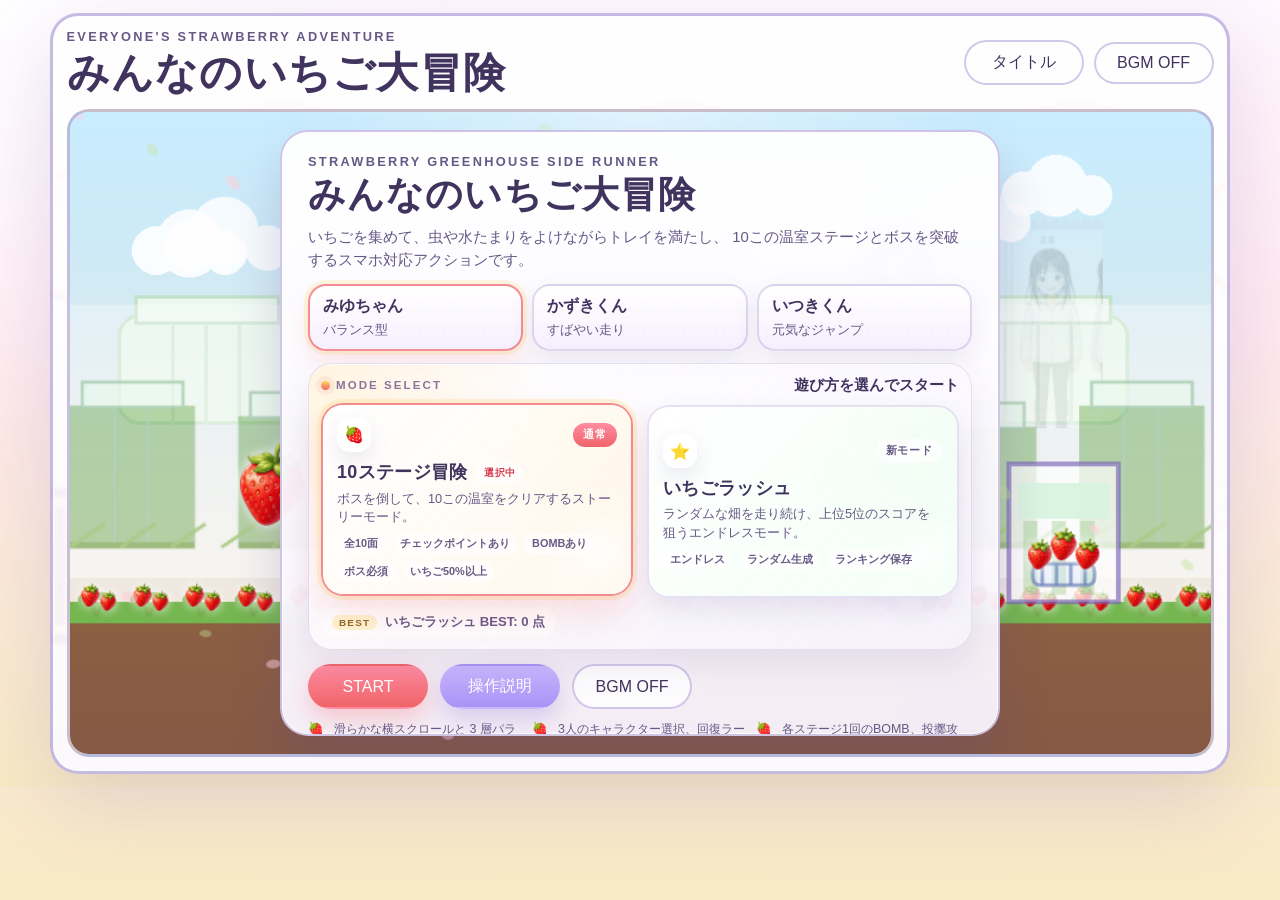
==== index.html @ 0495bc1a "debug" ====
<!doctype html>
<html lang="ja">
  <head>
    <meta charset="utf-8">
    <meta name="viewport" content="width=device-width, initial-scale=1.0, viewport-fit=cover, user-scalable=no">
    <meta name="miyu-game-package" content="miyu-strawberry-adventure-cf-v1">
    <title>みんなのいちご大冒険</title>
    <meta name="description" content="みんなでいちご園を駆け抜けるスマホ対応2D横スクロールアクションゲーム。">
    <meta name="theme-color" content="#f7ecff">
    <meta name="apple-mobile-web-app-capable" content="yes">
    <meta name="apple-mobile-web-app-title" content="いちご大冒険">
    <meta name="apple-mobile-web-app-status-bar-style" content="black-translucent">
    <link rel="manifest" href="manifest.webmanifest">
    <link rel="icon" href="assets/icons/icon.svg" type="image/svg+xml">
    <link rel="apple-touch-icon" href="assets/icons/icon-192.png">
    <link rel="stylesheet" href="style.css?v=20260514-stage10-v1">
  </head>
  <body>
    <div class="orientation-notice" aria-hidden="true">
      <div>
        <strong>横向きで遊んでください</strong>
        <span>スマホを横向きにすると、操作ボタンとゲーム画面が見やすくなります。</span>
      </div>
    </div>
    <main class="page-shell">
      <div class="game-shell">
        <header class="frame-header">
          <div class="brand-block">
            <p class="eyebrow">Everyone's Strawberry Adventure</p>
            <h1>みんなのいちご大冒険</h1>
          </div>
          <div class="header-actions">
            <button id="hudTitleButton" class="ghost-button" type="button">タイトル</button>
            <button id="hudBgmToggle" class="ghost-button" type="button" aria-pressed="false">BGM OFF</button>
          </div>
        </header>

        <section class="game-frame">
          <canvas id="gameCanvas" width="960" height="540" aria-label="ゲーム画面"></canvas>
          <div class="frame-glow" aria-hidden="true"></div>

          <div id="hud" class="hud">
            <div class="hud-card hud-hp"><span class="hud-label">HP</span><strong id="hudHp">♥♥♥</strong></div>
            <div class="hud-card"><span class="hud-label">SCORE</span><strong id="hudScore">0</strong></div>
            <div class="hud-card hud-best"><span class="hud-label">BEST</span><strong id="hudBest">0</strong></div>
            <div class="hud-card"><span class="hud-label">COMBO</span><strong id="hudCombo">x1</strong></div>
            <div class="hud-card"><span class="hud-label">🍓</span><strong id="hudBerry">0 / 0</strong></div>
            <div class="hud-card hud-bomb"><span class="hud-label">💣</span><strong id="hudBomb">READY</strong></div>
            <div class="hud-card hud-bgm-card"><span class="hud-label">BGM</span><strong id="hudBgm">OFF</strong></div>
          </div>

          <div id="sceneOverlay" class="scene-overlay">
            <section id="titleScreen" class="panel title-panel">
              <p class="eyebrow">Strawberry Greenhouse Side Runner</p>
              <h2>みんなのいちご大冒険</h2>
              <p class="lead">
                いちごを集めて、虫や水たまりをよけながらトレイを満たし、
                10この温室ステージとボスを突破するスマホ対応アクションです。
              </p>
              <div class="character-select" aria-label="キャラクター選択">
                <button class="character-card selected" type="button" data-character="miyu" aria-pressed="true">
                  <span>みゆちゃん</span>
                  <small>バランス型</small>
                </button>
                <button class="character-card" type="button" data-character="kazuki" aria-pressed="false">
                  <span>かずきくん</span>
                  <small>すばやい走り</small>
                </button>
                <button class="character-card" type="button" data-character="itsuki" aria-pressed="false">
                  <span>いつきくん</span>
                  <small>元気なジャンプ</small>
                </button>
              </div>
              <div class="mode-section">
                <div class="mode-section-header">
                  <span class="mode-kicker">MODE SELECT</span>
                  <strong>遊び方を選んでスタート</strong>
                </div>
                <div class="mode-select" aria-label="モード選択">
                  <button class="mode-card mode-card-campaign selected" type="button" data-mode="campaign" aria-pressed="true">
                    <span class="mode-card-top">
                      <span class="mode-icon">🍓</span>
                      <span class="mode-badge">通常</span>
                    </span>
                    <span class="mode-title">10ステージ冒険</span>
                    <small class="mode-desc">ボスを倒して、10この温室をクリアするストーリーモード。</small>
                    <span class="mode-meta">
                      <span>全10面</span>
                      <span>チェックポイントあり</span>
                      <span>BOMBあり</span>
                      <span>ボス必須</span>
                      <span>いちご50%以上</span>
                    </span>
                  </button>
                  <button class="mode-card mode-card-rush" type="button" data-mode="scoreAttack" aria-pressed="false">
                    <span class="mode-card-top">
                      <span class="mode-icon">⭐</span>
                      <span class="mode-badge">新モード</span>
                    </span>
                    <span class="mode-title">いちごラッシュ</span>
                    <small class="mode-desc">ランダムな畑を走り続け、上位5位のスコアを狙うエンドレスモード。</small>
                    <span class="mode-meta">
                      <span>エンドレス</span>
                      <span>ランダム生成</span>
                      <span>ランキング保存</span>
                    </span>
                  </button>
                </div>
                <p id="scoreAttackBestLine" class="mode-note">いちごラッシュ BEST: 0 点</p>
              </div>
              <div class="button-row">
                <button id="startButton" class="primary-button" type="button">START</button>
                <button id="howToButton" class="secondary-button" type="button">操作説明</button>
                <button id="titleBgmToggle" class="ghost-button" type="button" aria-pressed="false">BGM ON</button>
              </div>
              <ul class="feature-list">
                <li>滑らかな横スクロールと 3 層パララックス</li>
                <li>3人のキャラクター選択、回復ラーメン、無敵スター</li>
                <li>各ステージ1回のBOMB、投擲攻撃、踏みつけ</li>
                <li>全10ステージのボス、新しい敵、後半ギミック</li>
              </ul>
            </section>

            <section id="howToScreen" class="panel howto-panel hidden">
              <div class="panel-header">
                <p class="eyebrow">How To Play</p>
                <button id="closeHowToButton" class="ghost-button small-button" type="button">閉じる</button>
              </div>
              <h2>操作説明</h2>
              <div class="info-grid">
                <div>
                  <h3>移動</h3>
                  <p>画面左下の ← / →</p>
                </div>
                <div>
                  <h3>ジャンプ</h3>
                  <p>右下の JUMP</p>
                </div>
                <div>
                  <h3>ダッシュ</h3>
                  <p>右下の DASH</p>
                </div>
                <div>
                  <h3>アクション採取</h3>
                  <p>右下の ACTION</p>
                </div>
                <div>
                  <h3>ストロベリーショット</h3>
                  <p>右下の SHOT。通常時は手持ちいちごを1個使います</p>
                </div>
                <div>
                  <h3>BOMB</h3>
                  <p>右下の BOMB / キーボード B</p>
                </div>
                <div>
                  <h3>BGM ON / OFF</h3>
                  <p>上部ボタン または BGM</p>
                </div>
                <div>
                  <h3>一時停止 / リスタート</h3>
                  <p>右上の PAUSE / RETRY</p>
                </div>
                <div>
                  <h3>タイトルへ戻る</h3>
                  <p>TITLE ボタン</p>
                </div>
              </div>
              <p class="lead compact">
                ふつうのいちごは触れるだけで獲得できます。茂みにあるいちごは近くでアクションを押すと採取できます。
                通常ステージは、そのステージのいちごを50%以上集め、ボスを倒すとクリアできます。
                通常時のストロベリーショットは手持ちいちごを1個使いますが、クリア条件は投げる前の収穫数で判定します。
                BOMBは各ステージ1回だけ使えます。発動中は3人チームになり、ゆっくり落ちながら飛行、無敵、速度アップ、爆発ショット、BGMスピードアップが有効です。BOMB中にスターを取ると残り時間が10秒増えます。
                BOMB中は手持ちいちごがなくても投げ放題です。いちごラッシュでは、BOMB発動時に追加のいちごが大量に出現します。
              </p>
            </section>

            <section id="messageScreen" class="panel message-panel hidden">
              <p id="messageEyebrow" class="eyebrow">Stage Message</p>
              <h2 id="messageTitle">CLEAR!</h2>
              <p id="messageBody" class="lead compact"></p>
            </section>

            <section id="resultScreen" class="panel result-panel hidden">
              <p id="resultEyebrow" class="eyebrow">RESULT</p>
              <h2 id="resultTitle">ステージクリア</h2>
              <div class="result-grid">
                <div class="result-card"><span>獲得スコア</span><strong id="resultScore">0</strong></div>
                <div class="result-card"><span>ベストスコア</span><strong id="resultBest">0</strong></div>
                <div class="result-card"><span>いちご数</span><strong id="resultBerry">0 / 0</strong></div>
                <div class="result-card"><span>最大コンボ</span><strong id="resultCombo">x1</strong></div>
                <div class="result-card"><span>残り HP</span><strong id="resultHp">0</strong></div>
                <div class="result-card"><span>クリアタイム</span><strong id="resultTime">0.0 秒</strong></div>
              </div>
              <img id="endingIllustration" class="ending-illustration hidden" src="assets/images/ending_three_siblings_v1.png" alt="3兄弟のクリアイラスト">
              <p id="resultSummary" class="lead compact"></p>
              <ol id="scoreAttackRanking" class="ranking-list hidden" aria-label="いちごラッシュランキング"></ol>
              <div class="button-row">
                <button id="retryButton" class="primary-button" type="button">RETRY</button>
                <button id="backToTitleButton" class="secondary-button" type="button">TITLE</button>
              </div>
            </section>
          </div>

          <div id="pauseBadge" class="pause-badge hidden">PAUSE</div>
          <div id="touchControls" class="touch-controls" aria-label="スマホ操作">
            <div class="touch-cluster touch-left">
              <button class="touch-button touch-move" type="button" data-touch-action="left" aria-label="左へ移動">←</button>
              <button class="touch-button touch-move" type="button" data-touch-action="right" aria-label="右へ移動">→</button>
            </div>
            <div class="touch-cluster touch-right">
              <button class="touch-button touch-small" type="button" data-touch-action="dash" aria-label="ダッシュ">DASH</button>
              <button class="touch-button touch-jump" type="button" data-touch-action="jump" aria-label="ジャンプ">JUMP</button>
              <button class="touch-button touch-small" type="button" data-touch-action="action" aria-label="アクション採取">ACTION</button>
              <button class="touch-button touch-small shot" type="button" data-touch-action="attack" aria-label="いちごを投げる">SHOT</button>
              <button class="touch-button touch-small bomb" type="button" data-touch-action="bomb" aria-label="ボムを使う">BOMB</button>
            </div>
            <div class="touch-cluster touch-system">
              <button class="touch-button touch-mini" type="button" data-touch-action="pause" aria-label="一時停止">PAUSE</button>
              <button class="touch-button touch-mini" type="button" data-touch-action="restart" aria-label="リトライ">RETRY</button>
              <button class="touch-button touch-mini" type="button" data-touch-action="back" aria-label="タイトルへ戻る">TITLE</button>
            </div>
          </div>
        </section>

        <footer class="footer-strip">
          <span>Touch Move</span>
          <span>Jump</span>
          <span>Dash</span>
          <span>Action</span>
          <span>Berry Shot</span>
          <span>Bomb</span>
          <span>Pause</span>
          <span>Title</span>
        </footer>
      </div>
    </main>

  <script src="game.js?v=20260514-stage10-v1"></script>
  </body>
</html>
---- style.css ----
:root {
  --bg-top: #f7ecff;
  --bg-bottom: #ffeecf;
  --panel-white: rgba(255, 255, 255, 0.86);
  --panel-strong: rgba(255, 255, 255, 0.96);
  --line: #7f69c1;
  --line-strong: #5a4698;
  --berry: #f06468;
  --berry-deep: #d53a50;
  --leaf: #78aa48;
  --text-main: #40345f;
  --text-soft: #675986;
  --shadow: rgba(82, 56, 123, 0.2);
  --glow: rgba(255, 255, 255, 0.55);
}

* {
  box-sizing: border-box;
}

html,
body {
  margin: 0;
  min-height: 100%;
  font-family: "M PLUS Rounded 1c", "Yu Gothic UI", "Hiragino Kaku Gothic ProN", "Meiryo", sans-serif;
  color: var(--text-main);
  background:
    radial-gradient(circle at top left, rgba(255, 255, 255, 0.9), transparent 30%),
    linear-gradient(180deg, #fff8ff 0%, #ffe9ef 42%, #f8eac4 100%);
  overscroll-behavior: none;
  -webkit-tap-highlight-color: transparent;
}

body {
  display: grid;
  align-items: start;
  justify-items: center;
  padding: clamp(8px, 1.4dvh, 18px);
}

button {
  font: inherit;
  cursor: pointer;
  touch-action: manipulation;
  user-select: none;
}

.page-shell {
  width: min(1180px, calc(100vw - 24px), calc((100dvh - 156px) * 16 / 9));
}

.game-shell {
  position: relative;
  padding: clamp(10px, 1.5dvh, 18px);
  border: 3px solid rgba(127, 105, 193, 0.45);
  border-radius: 28px;
  background:
    linear-gradient(180deg, rgba(255, 255, 255, 0.85), rgba(255, 255, 255, 0.72)),
    url("assets/generated/ui_panel.png") center / cover no-repeat;
  box-shadow:
    0 26px 80px rgba(118, 85, 171, 0.18),
    inset 0 0 0 1px rgba(255, 255, 255, 0.7);
  backdrop-filter: blur(10px);
}

.frame-header,
.footer-strip {
  display: flex;
  align-items: center;
  justify-content: space-between;
  gap: 16px;
}

.header-actions {
  display: flex;
  align-items: center;
  justify-content: flex-end;
  flex-wrap: wrap;
  gap: 10px;
}

.brand-block h1,
.panel h2 {
  margin: 0;
  font-size: clamp(1.8rem, 4.7dvh, 3rem);
  line-height: 1.1;
  letter-spacing: 0.03em;
}

.eyebrow {
  margin: 0 0 6px;
  color: var(--text-soft);
  font-size: 0.8rem;
  font-weight: 700;
  letter-spacing: 0.18em;
  text-transform: uppercase;
}

.lead {
  margin: 14px 0 0;
  color: var(--text-soft);
  font-size: 1rem;
  line-height: 1.7;
}

.lead.compact {
  line-height: 1.55;
}

.game-frame {
  position: relative;
  margin-top: clamp(8px, 1.4dvh, 16px);
  overflow: hidden;
  border-radius: 22px;
  border: 3px solid rgba(111, 89, 163, 0.36);
  background:
    linear-gradient(180deg, rgba(255, 255, 255, 0.14), rgba(255, 255, 255, 0.04)),
    linear-gradient(180deg, #d8efff 0%, #f9fbff 34%, #fdf4dc 100%);
  box-shadow: inset 0 0 40px rgba(255, 255, 255, 0.2);
}

.game-shell.bomb-active .game-frame {
  border-color: rgba(255, 229, 84, 0.98);
  animation: bombFrameSparkle 0.78s linear infinite;
  box-shadow:
    0 0 0 4px rgba(255, 240, 130, 0.42),
    0 0 26px rgba(255, 79, 136, 0.72),
    0 0 54px rgba(255, 223, 72, 0.6),
    inset 0 0 42px rgba(255, 246, 156, 0.42);
}

#gameCanvas {
  position: relative;
  z-index: 1;
  display: block;
  width: 100%;
  height: auto;
  aspect-ratio: 16 / 9;
  image-rendering: auto;
  touch-action: none;
}

.frame-glow {
  position: absolute;
  inset: 0;
  z-index: 2;
  background:
    linear-gradient(180deg, rgba(255, 255, 255, 0.12), transparent 20%, transparent 80%, rgba(57, 34, 97, 0.08)),
    radial-gradient(circle at top center, rgba(255, 255, 255, 0.44), transparent 40%);
  pointer-events: none;
}

.game-shell.bomb-active .frame-glow {
  background:
    radial-gradient(circle at 18% 18%, rgba(255, 255, 255, 0.94), transparent 10%),
    radial-gradient(circle at 82% 22%, rgba(255, 229, 84, 0.92), transparent 9%),
    radial-gradient(circle at 74% 82%, rgba(255, 88, 137, 0.72), transparent 12%),
    radial-gradient(circle at 28% 78%, rgba(255, 255, 255, 0.84), transparent 9%),
    linear-gradient(180deg, rgba(255, 244, 114, 0.2), transparent 28%, transparent 68%, rgba(255, 91, 138, 0.18));
  animation: bombGlowSweep 1.1s ease-in-out infinite alternate;
}

.game-shell.boss-zone .frame-glow {
  box-shadow:
    inset 0 0 60px 12px rgba(220, 50, 80, 0.25),
    inset 0 0 20px 4px rgba(255, 100, 130, 0.18);
  animation: bossFramePulse 1.4s ease-in-out infinite alternate;
}

@keyframes bossFramePulse {
  from {
    box-shadow:
      inset 0 0 50px 8px rgba(220, 50, 80, 0.18),
      inset 0 0 16px 3px rgba(255, 100, 130, 0.12);
  }
  to {
    box-shadow:
      inset 0 0 80px 20px rgba(230, 60, 90, 0.38),
      inset 0 0 30px 8px rgba(255, 140, 160, 0.28);
  }
}

.hud {
  position: absolute;
  z-index: 4;
  top: 14px;
  left: 14px;
  right: 14px;
  display: grid;
  grid-template-columns: repeat(7, minmax(0, 1fr));
  gap: 10px;
  pointer-events: none;
  user-select: none;
  -webkit-user-select: none;
}

.game-shell.canvas-pop-active #gameCanvas {
  z-index: 40;
}

.game-shell.canvas-pop-active .hud {
  z-index: 3;
}

.hud-card {
  display: flex;
  flex-direction: column;
  gap: 1px;
  padding: 6px 8px;
  border-radius: 12px;
  border: 2px solid rgba(127, 105, 193, 0.35);
  background:
    linear-gradient(180deg, rgba(255, 255, 255, 0.92), rgba(247, 241, 255, 0.88)),
    url("assets/generated/ui_panel.png") center / cover no-repeat;
  box-shadow: 0 6px 16px rgba(96, 73, 141, 0.14);
}

.game-shell.combo-boost .hud-card {
  box-shadow:
    0 10px 22px rgba(96, 73, 141, 0.14),
    0 0 0 2px rgba(255, 204, 92, 0.18),
    0 0 18px rgba(255, 140, 161, 0.22);
}

.hud-card strong {
  font-size: clamp(0.82rem, 1.3vw, 1.04rem);
  white-space: nowrap;
  overflow: hidden;
  text-overflow: ellipsis;
}

.hud-label {
  font-size: 0.64rem;
  letter-spacing: 0.08em;
  color: var(--text-soft);
}

.hud-bomb strong {
  color: #d54c60;
}

/* HP ハート表示 */
.hud-hp strong {
  font-size: clamp(0.88rem, 1.5vw, 1.1rem);
  color: #e04060;
  letter-spacing: 0.04em;
}

/* ゲーム中はBESTとBGMカードを隠す */
.game-shell.scene-playing .hud-best {
  display: none;
}

.game-shell.scene-playing .hud-bgm-card {
  display: none;
}

.game-shell.scene-playing .hud {
  grid-template-columns: repeat(5, minmax(0, 1fr));
}

.scene-overlay {
  position: absolute;
  inset: 0;
  z-index: 5;
  display: grid;
  place-items: center;
  padding: 76px 22px 18px;
  overflow: hidden auto;
  overscroll-behavior: contain;
  pointer-events: none;
}

.game-shell.scene-title .scene-overlay,
.game-shell.scene-howTo .scene-overlay {
  padding: 18px 22px;
}

.game-shell.scene-result .scene-overlay {
  align-items: start;
  padding: 68px 22px 14px;
}

.panel {
  width: min(100%, 760px);
  max-height: 100%;
  overflow: auto;
  padding: 24px 26px;
  border-radius: 28px;
  border: 2px solid rgba(124, 101, 184, 0.35);
  background:
    linear-gradient(180deg, var(--panel-strong), rgba(250, 245, 255, 0.94)),
    linear-gradient(90deg, rgba(255, 255, 255, 0.25), rgba(255, 255, 255, 0));
  box-shadow:
    0 28px 48px rgba(93, 67, 143, 0.22),
    inset 0 0 0 1px rgba(255, 255, 255, 0.88);
  pointer-events: auto;
  scrollbar-width: thin;
  scrollbar-color: rgba(127, 105, 193, 0.45) rgba(255, 255, 255, 0.35);
}

.title-panel {
  width: min(100%, 720px);
  padding: 22px 26px;
  animation: floatPanel 4.6s ease-in-out infinite;
}

.title-panel h2 {
  font-size: clamp(1.9rem, 4.1dvh, 2.65rem);
}

.title-panel .lead {
  margin-top: 10px;
  font-size: 0.93rem;
  line-height: 1.55;
}

.button-row {
  display: flex;
  flex-wrap: wrap;
  gap: 12px;
  margin-top: 14px;
}

.character-select {
  display: grid;
  grid-template-columns: repeat(3, minmax(0, 1fr));
  gap: 9px;
  margin-top: 12px;
}

.character-card {
  min-height: 58px;
  padding: 10px 13px;
  border: 2px solid rgba(127, 105, 193, 0.24);
  border-radius: 18px;
  background:
    linear-gradient(180deg, rgba(255, 255, 255, 0.92), rgba(246, 241, 255, 0.82)),
    url("assets/generated/ui_panel.png") center / cover no-repeat;
  color: var(--text-main);
  text-align: left;
  box-shadow: 0 10px 24px rgba(96, 73, 141, 0.1);
}

.character-card span,
.character-card small {
  display: block;
}

.character-card span {
  font-weight: 800;
  font-size: 1rem;
}

.character-card small {
  margin-top: 4px;
  color: var(--text-soft);
}

.character-card.selected {
  border-color: rgba(240, 100, 104, 0.72);
  box-shadow:
    0 12px 26px rgba(240, 100, 104, 0.14),
    0 0 0 4px rgba(255, 207, 91, 0.18);
}

.mode-section {
  position: relative;
  margin-top: 12px;
  padding: 12px;
  border-radius: 24px;
  border: 1px solid rgba(127, 105, 193, 0.18);
  background:
    radial-gradient(circle at top left, rgba(255, 231, 180, 0.42), transparent 34%),
    linear-gradient(135deg, rgba(255, 255, 255, 0.78), rgba(248, 244, 255, 0.58));
  box-shadow:
    inset 0 1px 0 rgba(255, 255, 255, 0.9),
    0 14px 34px rgba(91, 72, 139, 0.1);
}

.mode-section-header {
  display: flex;
  align-items: baseline;
  justify-content: space-between;
  gap: 12px;
  margin-bottom: 10px;
}

.mode-kicker {
  display: inline-flex;
  align-items: center;
  gap: 6px;
  color: #8c739d;
  font-size: 0.72rem;
  font-weight: 900;
  letter-spacing: 0.18em;
}

.mode-kicker::before {
  content: "";
  width: 9px;
  height: 9px;
  border-radius: 50%;
  background: linear-gradient(180deg, #ffd65c, var(--berry));
  box-shadow: 0 0 0 5px rgba(240, 100, 104, 0.1);
}

.mode-section-header strong {
  color: var(--text-main);
  font-size: 0.92rem;
}

.mode-select {
  display: grid;
  grid-template-columns: repeat(2, minmax(0, 1fr));
  gap: 14px;
}

.mode-card {
  position: relative;
  isolation: isolate;
  min-height: 116px;
  padding: 13px 14px 12px;
  overflow: hidden;
  border: 2px solid rgba(127, 105, 193, 0.2);
  border-radius: 22px;
  color: var(--text-main);
  text-align: left;
  background: rgba(255, 255, 255, 0.82);
  box-shadow:
    0 12px 26px rgba(79, 64, 120, 0.12),
    inset 0 1px 0 rgba(255, 255, 255, 0.88);
}

.mode-card::before {
  content: "";
  position: absolute;
  inset: 0;
  z-index: -2;
  opacity: 0.92;
}

.mode-card::after {
  content: "";
  position: absolute;
  right: -34px;
  bottom: -38px;
  z-index: -1;
  width: 112px;
  height: 112px;
  border-radius: 42px;
  transform: rotate(18deg);
  background:
    radial-gradient(circle at 36% 34%, rgba(255, 255, 255, 0.72), transparent 28%),
    rgba(255, 255, 255, 0.26);
}

.mode-card-campaign::before {
  background:
    linear-gradient(135deg, rgba(255, 255, 255, 0.94), rgba(255, 245, 230, 0.84)),
    radial-gradient(circle at 86% 18%, rgba(255, 210, 108, 0.34), transparent 35%);
}

.mode-card-rush::before {
  background:
    linear-gradient(135deg, rgba(255, 255, 255, 0.94), rgba(239, 255, 243, 0.84)),
    radial-gradient(circle at 84% 18%, rgba(102, 202, 116, 0.28), transparent 36%);
}

.mode-card-top,
.mode-meta {
  display: flex;
  align-items: center;
  flex-wrap: wrap;
  gap: 8px;
}

.mode-card-top {
  justify-content: space-between;
  margin-bottom: 8px;
}

.mode-icon {
  display: grid;
  place-items: center;
  width: 34px;
  height: 34px;
  border-radius: 13px;
  background: rgba(255, 255, 255, 0.84);
  box-shadow: 0 8px 20px rgba(91, 72, 139, 0.12);
}

.mode-badge {
  padding: 5px 10px;
  border-radius: 999px;
  background: rgba(255, 255, 255, 0.76);
  color: var(--text-soft);
  font-size: 0.68rem;
  font-weight: 900;
  letter-spacing: 0.08em;
}

.mode-title {
  display: block;
  font-size: 1.12rem;
  font-weight: 900;
  letter-spacing: 0.02em;
}

.mode-desc {
  display: block;
  min-height: 34px;
  margin-top: 5px;
  color: var(--text-soft);
  font-size: 0.8rem;
  line-height: 1.42;
}

.mode-meta {
  margin-top: 8px;
}

.mode-meta span {
  padding: 3px 7px;
  border-radius: 999px;
  background: rgba(255, 255, 255, 0.7);
  color: #695b86;
  font-size: 0.68rem;
  font-weight: 800;
}

.mode-card.selected {
  transform: translateY(-2px);
  border-color: rgba(240, 100, 104, 0.74);
  box-shadow:
    0 18px 34px rgba(240, 100, 104, 0.18),
    0 0 0 4px rgba(255, 207, 91, 0.22),
    inset 0 0 0 1px rgba(255, 255, 255, 0.86);
}

.mode-card.selected .mode-badge {
  background: linear-gradient(180deg, #ff8ca1, #f06468);
  color: #fff;
}

.mode-card.selected .mode-title::after {
  content: " 選択中";
  display: inline-flex;
  margin-left: 8px;
  padding: 3px 8px;
  transform: translateY(-2px);
  border-radius: 999px;
  background: rgba(255, 255, 255, 0.78);
  color: var(--berry-deep);
  font-size: 0.64rem;
  font-weight: 900;
  letter-spacing: 0.08em;
}

.mode-note {
  display: inline-flex;
  align-items: center;
  gap: 8px;
  margin: 9px 0 0;
  padding: 6px 11px;
  border-radius: 999px;
  background: rgba(255, 255, 255, 0.68);
  color: var(--text-soft);
  font-size: 0.82rem;
  font-weight: 800;
}

.mode-note::before {
  content: "BEST";
  padding: 2px 7px;
  border-radius: 999px;
  background: rgba(255, 214, 92, 0.28);
  color: #8a6a27;
  font-size: 0.62rem;
  letter-spacing: 0.12em;
}

.primary-button,
.secondary-button,
.ghost-button {
  min-width: 120px;
  padding: 10px 17px;
  border-radius: 999px;
  border: 2px solid transparent;
  transition:
    transform 120ms ease,
    box-shadow 120ms ease,
    background-color 120ms ease,
    color 120ms ease;
}

.primary-button:hover,
.secondary-button:hover,
.ghost-button:hover {
  transform: translateY(-1px);
}

.primary-button {
  background: linear-gradient(180deg, #ff8ca1 0%, #f06468 100%);
  color: #fff;
  box-shadow: 0 10px 22px rgba(240, 100, 104, 0.28);
}

.secondary-button {
  background: linear-gradient(180deg, #cab8ff 0%, #aa92f5 100%);
  color: #fff;
  box-shadow: 0 10px 22px rgba(123, 96, 205, 0.24);
}

.ghost-button {
  background: rgba(255, 255, 255, 0.78);
  border-color: rgba(127, 105, 193, 0.36);
  color: var(--text-main);
}

.ghost-button.small-button {
  min-width: auto;
  padding-inline: 14px;
}

.feature-list {
  margin: 12px 0 0;
  padding: 0;
  list-style: none;
  display: grid;
  grid-template-columns: repeat(3, minmax(0, 1fr));
  gap: 8px;
  color: var(--text-soft);
  font-size: 0.78rem;
  line-height: 1.35;
}

.feature-list li::before {
  content: "🍓";
  margin-right: 10px;
}

.panel-header {
  display: flex;
  align-items: flex-start;
  justify-content: space-between;
  gap: 16px;
}

.info-grid,
.result-grid {
  display: grid;
  grid-template-columns: repeat(2, minmax(0, 1fr));
  gap: 10px;
  margin-top: 14px;
}

.info-grid div,
.result-card {
  padding: 12px 16px;
  border-radius: 18px;
  background: rgba(255, 255, 255, 0.72);
  border: 1px solid rgba(137, 114, 196, 0.2);
}

.info-grid h3 {
  margin: 0 0 6px;
  font-size: 0.96rem;
}

.info-grid p,
.result-card span {
  margin: 0;
  color: var(--text-soft);
}

.result-card strong {
  display: block;
  margin-top: 6px;
  font-size: 1.08rem;
}

.ending-illustration {
  display: block;
  width: min(100%, 560px);
  aspect-ratio: 16 / 9;
  object-fit: cover;
  margin: 14px auto 0;
  border-radius: 20px;
  border: 2px solid rgba(255, 214, 92, 0.72);
  box-shadow:
    0 18px 34px rgba(93, 67, 143, 0.2),
    0 0 0 5px rgba(255, 214, 92, 0.16);
}

.ranking-list {
  max-height: 92px;
  overflow: auto;
  margin: 12px 0 0;
  padding: 10px 16px 10px 34px;
  border-radius: 18px;
  border: 1px solid rgba(137, 114, 196, 0.2);
  background: rgba(255, 255, 255, 0.72);
  color: var(--text-soft);
}

.ranking-list li {
  margin: 4px 0;
  padding-left: 4px;
}

.ranking-list .current-rank {
  color: var(--berry-deep);
  font-weight: 800;
}

.message-panel {
  width: min(100%, 520px);
  text-align: center;
}

.pause-badge {
  position: absolute;
  top: 50%;
  left: 50%;
  transform: translate(-50%, -50%);
  padding: 14px 24px;
  border-radius: 999px;
  border: 2px solid rgba(255, 255, 255, 0.7);
  background: rgba(64, 52, 95, 0.74);
  color: #fff;
  font-size: 1.1rem;
  letter-spacing: 0.14em;
  box-shadow: 0 18px 40px rgba(20, 16, 32, 0.26);
}

.orientation-notice {
  display: none;
  position: fixed;
  inset: 0;
  z-index: 80;
  pointer-events: none;
  align-items: center;
  justify-content: center;
  padding: max(20px, env(safe-area-inset-top)) max(20px, env(safe-area-inset-right)) max(20px, env(safe-area-inset-bottom)) max(20px, env(safe-area-inset-left));
  background:
    radial-gradient(circle at 50% 18%, rgba(255, 255, 255, 0.96), rgba(255, 246, 252, 0.86) 38%, rgba(255, 232, 199, 0.94)),
    linear-gradient(180deg, #f8edff, #ffe9d0);
  color: var(--text-main);
  text-align: center;
}

.orientation-notice > div {
  width: min(84vw, 420px);
  padding: 28px 24px;
  border: 3px solid rgba(127, 105, 193, 0.32);
  border-radius: 28px;
  background: rgba(255, 255, 255, 0.9);
  box-shadow: 0 24px 70px rgba(89, 66, 135, 0.22);
}

.orientation-notice strong {
  display: block;
  margin-bottom: 10px;
  font-size: 1.6rem;
}

.orientation-notice span {
  display: block;
  color: var(--text-soft);
  line-height: 1.6;
}

.touch-controls {
  display: none;
  position: absolute;
  inset: 0;
  z-index: 45;
  pointer-events: none;
  touch-action: none;
}

.touch-cluster {
  position: absolute;
  display: flex;
  align-items: center;
  gap: clamp(10px, 2.4vmin, 18px);
  pointer-events: auto;
}

.touch-left {
  left: max(14px, env(safe-area-inset-left));
  bottom: max(14px, env(safe-area-inset-bottom));
}

.touch-right {
  right: max(14px, env(safe-area-inset-right));
  bottom: max(14px, env(safe-area-inset-bottom));
  display: grid;
  grid-template-columns: repeat(4, auto);
  grid-template-areas:
    "dash jump shot bomb"
    "action jump shot bomb";
}

.touch-system {
  right: max(14px, env(safe-area-inset-right));
  top: max(76px, env(safe-area-inset-top));
}

.touch-button {
  display: grid;
  place-items: center;
  min-width: 50px;
  min-height: 50px;
  border: 2px solid rgba(255, 255, 255, 0.62);
  border-radius: 999px;
  background:
    radial-gradient(circle at 35% 25%, rgba(255, 255, 255, 0.72), rgba(255, 255, 255, 0.28) 42%, rgba(126, 103, 194, 0.38)),
    rgba(74, 57, 120, 0.38);
  color: #fff;
  font-weight: 900;
  font-size: clamp(0.62rem, 1.45vmin, 0.84rem);
  letter-spacing: 0.08em;
  opacity: 0.82;
  text-shadow: 0 1px 6px rgba(45, 31, 77, 0.55);
  box-shadow:
    0 4px 14px rgba(43, 31, 72, 0.28),
    inset 0 0 0 1px rgba(127, 105, 193, 0.32);
  backdrop-filter: blur(6px);
  touch-action: none;
  transition: transform 0.08s ease, opacity 0.08s ease, box-shadow 0.08s ease;
}

.touch-button.is-held,
.touch-button:active {
  transform: scale(1.12);
  opacity: 1;
  background:
    radial-gradient(circle at 35% 25%, rgba(255, 255, 255, 0.96), rgba(255, 221, 143, 0.62) 42%, rgba(240, 100, 104, 0.68)),
    rgba(240, 100, 104, 0.52);
  box-shadow:
    0 4px 18px rgba(240, 80, 100, 0.38),
    0 0 28px rgba(255, 200, 100, 0.55),
    inset 0 0 0 2px rgba(255, 240, 180, 0.8);
  border-color: rgba(255, 240, 140, 0.95);
}

.touch-move {
  min-width: clamp(54px, 9.6vmin, 70px);
  min-height: clamp(54px, 9.6vmin, 70px);
  font-size: clamp(0.9rem, 2.2vmin, 1.15rem);
}

.touch-jump {
  grid-area: jump;
  min-width: clamp(66px, 12vmin, 88px);
  min-height: clamp(66px, 12vmin, 88px);
  font-size: clamp(1rem, 2.5vmin, 1.28rem);
  border-color: rgba(255, 232, 100, 0.95);
  background:
    radial-gradient(circle at 35% 25%, rgba(255, 255, 255, 0.82), rgba(255, 240, 140, 0.38) 42%, rgba(126, 103, 194, 0.48)),
    rgba(90, 70, 150, 0.44);
}

.touch-small {
  min-width: clamp(44px, 7.8vmin, 58px);
  min-height: clamp(36px, 6.4vmin, 48px);
}

.touch-small[data-touch-action="dash"] {
  grid-area: dash;
}

.touch-small[data-touch-action="action"] {
  grid-area: action;
}

.touch-small.shot {
  grid-area: shot;
  border-color: rgba(255, 171, 183, 0.9);
}

.touch-small.bomb {
  grid-area: bomb;
  border-color: rgba(255, 221, 82, 0.95);
  background:
    radial-gradient(circle at 35% 25%, rgba(255, 255, 255, 0.72), rgba(255, 221, 82, 0.34) 42%, rgba(240, 100, 104, 0.34)),
    rgba(120, 78, 30, 0.16);
}

.touch-mini {
  min-width: 46px;
  min-height: 30px;
  padding: 0 8px;
  font-size: 0.58rem;
  background: rgba(64, 52, 95, 0.18);
}

.footer-strip {
  margin-top: clamp(8px, 1.3dvh, 16px);
  justify-content: center;
  flex-wrap: wrap;
  color: var(--text-soft);
  font-size: 0.84rem;
  letter-spacing: 0.12em;
  text-transform: uppercase;
}

.footer-strip span {
  display: inline-flex;
  align-items: center;
  gap: 6px;
}

.footer-strip span::before {
  content: "";
  width: 8px;
  height: 8px;
  border-radius: 50%;
  background: linear-gradient(180deg, #ffd65c, var(--berry));
  box-shadow: 0 0 0 4px rgba(240, 100, 104, 0.1);
}

.hidden {
  display: none;
}

@keyframes floatPanel {
  0%,
  100% {
    transform: translateY(0);
  }
  50% {
    transform: translateY(-8px);
  }
}

@keyframes bombFrameSparkle {
  0% {
    filter: drop-shadow(0 0 8px rgba(255, 241, 133, 0.72));
  }
  50% {
    filter: drop-shadow(0 0 22px rgba(255, 86, 138, 0.9));
  }
  100% {
    filter: drop-shadow(0 0 12px rgba(255, 245, 170, 0.82));
  }
}

@keyframes bombGlowSweep {
  from {
    opacity: 0.68;
    transform: scale(1);
  }
  to {
    opacity: 1;
    transform: scale(1.015);
  }
}

@media (max-width: 900px) {
  body {
    padding: 12px;
  }

  .game-shell {
    padding: 12px;
  }

  .hud {
    grid-template-columns: repeat(3, minmax(0, 1fr));
  }

  .scene-overlay {
    padding-inline: 12px;
  }

  .panel {
    padding: 22px;
  }
}

@media (max-width: 640px) {
  .frame-header {
    align-items: flex-start;
    flex-direction: column;
  }

  .button-row,
  .character-select,
  .mode-select,
  .info-grid,
  .result-grid {
    grid-template-columns: 1fr;
  }

  .button-row > * {
    width: 100%;
  }
}

@media (pointer: coarse), (max-width: 820px) {
  html,
  body {
    width: 100%;
    height: 100%;
    overflow: hidden;
  }

  body {
    align-items: center;
    padding: max(4px, env(safe-area-inset-top)) max(4px, env(safe-area-inset-right)) max(4px, env(safe-area-inset-bottom)) max(4px, env(safe-area-inset-left));
  }

  .page-shell {
    width: min(calc(100vw - 8px), calc((100dvh - 58px) * 16 / 9));
  }

  .game-shell {
    padding: clamp(4px, 1.1vmin, 8px);
    border-width: 2px;
    border-radius: 18px;
  }

  .frame-header {
    min-height: 44px;
    flex-direction: row;
    align-items: center;
    gap: 8px;
  }

  .brand-block .eyebrow {
    display: none;
  }

  .brand-block h1 {
    font-size: clamp(1.1rem, 4.2vmin, 1.75rem);
  }

  .header-actions {
    flex-wrap: nowrap;
    gap: 6px;
  }

  .header-actions .ghost-button {
    min-width: auto;
    padding: 8px 12px;
    font-size: 0.78rem;
  }

  .game-shell.scene-title #hudTitleButton,
  .game-shell.scene-howTo #hudTitleButton {
    display: none;
  }

  .game-frame {
    margin-top: 4px;
    border-width: 2px;
    border-radius: 16px;
  }

  .hud {
    top: 8px;
    left: 8px;
    right: 8px;
    grid-template-columns: repeat(4, minmax(0, 1fr));
    gap: 5px;
  }

  .hud-card {
    gap: 0;
    padding: 5px 7px;
    border-width: 1px;
    border-radius: 10px;
  }

  .hud-card strong {
    font-size: clamp(0.72rem, 2.2vmin, 0.92rem);
  }

  .hud-label {
    font-size: 0.54rem;
    letter-spacing: 0.06em;
  }

  .game-shell.scene-playing .touch-controls {
    display: block;
  }

  .scene-overlay {
    padding: 60px 12px 12px;
  }

  .game-shell.scene-title .scene-overlay,
  .game-shell.scene-howTo .scene-overlay {
    padding: 8px 10px;
  }

  .game-shell.scene-result .scene-overlay {
    padding: 52px 10px 10px;
  }

  .panel {
    max-width: min(92vw, 760px);
    padding: clamp(14px, 2.4vmin, 22px);
    border-radius: 20px;
  }

  .title-panel h2,
  .panel h2 {
    font-size: clamp(1.4rem, 5.2vmin, 2.2rem);
  }

  .title-panel .lead,
  .lead {
    margin-top: 8px;
    font-size: clamp(0.78rem, 2.2vmin, 0.98rem);
    line-height: 1.55;
  }

  .character-select,
  .mode-select {
    gap: 8px;
    margin-top: 12px;
  }

  .character-card {
    min-height: 50px;
    padding: 9px 12px;
  }

  .mode-section {
    margin-top: 12px;
    padding: 12px;
  }

  .mode-section-header {
    margin-bottom: 10px;
  }

  .mode-select {
    grid-template-columns: 1fr 1fr;
  }

  .mode-card {
    min-height: 104px;
    padding: 14px;
  }

  .mode-desc {
    min-height: 0;
    font-size: 0.78rem;
  }

  .mode-meta {
    display: none;
  }

  /* タイトルパネルのリード文を非表示（縦スペース確保） */
  .title-panel .lead {
    display: none;
  }

  /* モード選択カードをコンパクト化 */
  .mode-card {
    min-height: 76px;
    padding: 10px 12px;
  }

  /* モードベストスコア行を非表示 */
  .mode-note {
    display: none;
  }

  /* STARTボタン行を常に画面下部に固定表示 */
  .title-panel .button-row {
    position: sticky;
    bottom: 0;
    margin-top: 8px;
    padding-top: 10px;
    padding-bottom: 2px;
    background: linear-gradient(to bottom, transparent, rgba(250, 245, 255, 0.97) 26%);
    -webkit-backdrop-filter: blur(4px);
    backdrop-filter: blur(4px);
    z-index: 1;
  }

  .button-row {
    gap: 8px;
    margin-top: 12px;
  }

  .primary-button,
  .secondary-button,
  .ghost-button {
    min-width: 112px;
    padding: 12px 20px;
    font-size: 0.9rem;
  }

  .feature-list {
    display: none;
  }

  .info-grid,
  .result-grid {
    grid-template-columns: repeat(2, minmax(0, 1fr));
    gap: 8px;
  }

  .result-card {
    padding: 12px;
    min-height: 74px;
  }

  .ranking-list {
    max-height: 72px;
  }

  .footer-strip {
    display: none;
  }
}

@media (pointer: coarse) and (orientation: portrait) and (max-width: 900px) {
  .orientation-notice {
    display: flex;
  }
}

@media (max-height: 430px) and (orientation: landscape) {
  .brand-block h1 {
    font-size: clamp(0.98rem, 4vmin, 1.45rem);
  }

  .header-actions .ghost-button {
    padding: 6px 10px;
  }

  .hud {
    grid-template-columns: repeat(7, minmax(0, 1fr));
  }

  .touch-system {
    top: max(58px, env(safe-area-inset-top));
  }

  .touch-button {
    min-width: 42px;
    min-height: 42px;
  }

  .touch-move,
  .touch-jump {
    min-width: 50px;
    min-height: 50px;
  }
}

  .result-card {
    padding: 12px;
    min-height: 74px;
  }

  .ranking-list {
    max-height: 72px;
  }

  .footer-strip {
    display: none;
  }
}

@media (pointer: coarse) and (orientation: portrait) and (max-width: 900px) {
  .orientation-notice {
    display: flex;
  }
}

@media (max-height: 430px) and (orientation: landscape) {
  .brand-block h1 {
    font-size: clamp(0.98rem, 4vmin, 1.45rem);
  }

  .header-actions .ghost-button {
    padding: 6px 10px;
  }

  .hud {
    grid-template-columns: repeat(7, minmax(0, 1fr));
  }

  .touch-system {
    top: max(58px, env(safe-area-inset-top));
  }

  .touch-button {
    min-width: 42px;
    min-height: 42px;
  }

  .touch-move,
  .touch-jump {
    min-width: 50px;
    min-height: 50px;
  }
}

  .result-card {
    padding: 12px;
    min-height: 74px;
  }

  .ranking-list {
    max-height: 72px;
  }

  .footer-strip {
    display: none;
  }
}

@media (pointer: coarse) and (orientation: portrait) and (max-width: 900px) {
  .orientation-notice {
    display: flex;
  }
}

@media (max-height: 430px) and (orientation: landscape) {
  .brand-block h1 {
    font-size: clamp(0.98rem, 4vmin, 1.45rem);
  }

  .header-actions .ghost-button {
    padding: 6px 10px;
  }

  .hud {
    grid-template-columns: repeat(7, minmax(0, 1fr));
  }

  .touch-system {
    top: max(58px, env(safe-area-inset-top));
  }

  .touch-button {
    min-width: 42px;
    min-height: 42px;
  }

  .touch-move,
  .touch-jump {
    min-width: 50px;
    min-height: 50px;
  }
}
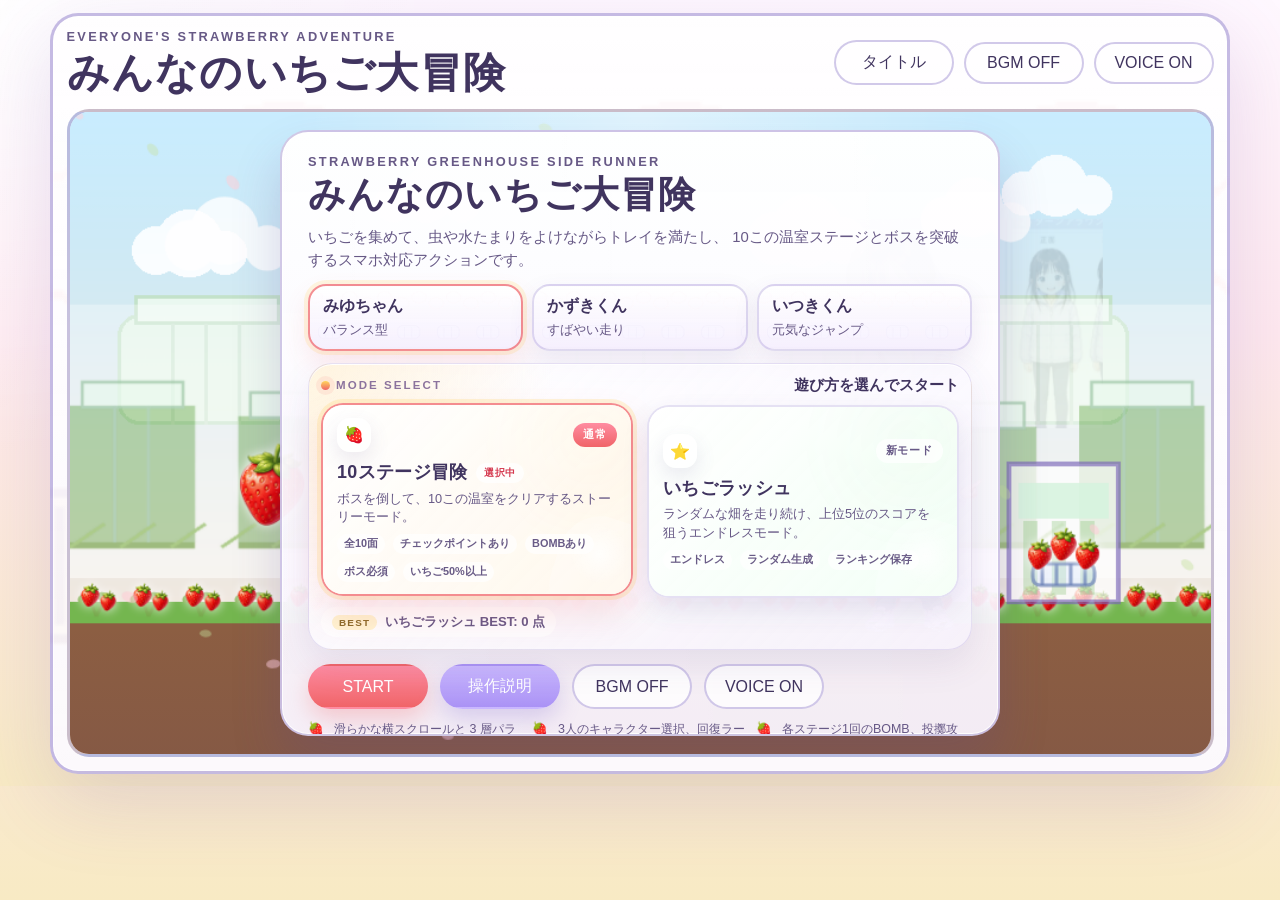
==== commit 47448325: "verup" ====
--- a/index.html
+++ b/index.html
@@ -13,7 +13,7 @@
     <link rel="manifest" href="manifest.webmanifest">
     <link rel="icon" href="assets/icons/icon.svg" type="image/svg+xml">
     <link rel="apple-touch-icon" href="assets/icons/icon-192.png">
-    <link rel="stylesheet" href="style.css?v=20260514-stage10-v1">
+    <link rel="stylesheet" href="style.css?v=20260607-voicevox-v1">
   </head>
   <body>
     <div class="orientation-notice" aria-hidden="true">
@@ -32,6 +32,7 @@
           <div class="header-actions">
             <button id="hudTitleButton" class="ghost-button" type="button">タイトル</button>
             <button id="hudBgmToggle" class="ghost-button" type="button" aria-pressed="false">BGM OFF</button>
+            <button id="hudVoiceToggle" class="ghost-button" type="button" aria-pressed="true">VOICE ON</button>
           </div>
         </header>
 
@@ -47,6 +48,7 @@
             <div class="hud-card"><span class="hud-label">🍓</span><strong id="hudBerry">0 / 0</strong></div>
             <div class="hud-card hud-bomb"><span class="hud-label">💣</span><strong id="hudBomb">READY</strong></div>
             <div class="hud-card hud-bgm-card"><span class="hud-label">BGM</span><strong id="hudBgm">OFF</strong></div>
+            <div class="hud-card hud-voice-card"><span class="hud-label">VOICE</span><strong id="hudVoice">WAIT</strong></div>
           </div>
 
           <div id="sceneOverlay" class="scene-overlay">
@@ -112,6 +114,7 @@
                 <button id="startButton" class="primary-button" type="button">START</button>
                 <button id="howToButton" class="secondary-button" type="button">操作説明</button>
                 <button id="titleBgmToggle" class="ghost-button" type="button" aria-pressed="false">BGM ON</button>
+                <button id="titleVoiceToggle" class="ghost-button" type="button" aria-pressed="true">VOICE ON</button>
               </div>
               <ul class="feature-list">
                 <li>滑らかな横スクロールと 3 層パララックス</li>
@@ -155,6 +158,10 @@
                 <div>
                   <h3>BGM ON / OFF</h3>
                   <p>上部ボタン または BGM</p>
+                </div>
+                <div>
+                  <h3>VOICE ON / OFF</h3>
+                  <p>上部ボタン または V</p>
                 </div>
                 <div>
                   <h3>一時停止 / リスタート</h3>
@@ -229,12 +236,13 @@
           <span>Action</span>
           <span>Berry Shot</span>
           <span>Bomb</span>
+          <span>Voice Toggle</span>
           <span>Pause</span>
           <span>Title</span>
         </footer>
       </div>
     </main>
 
-  <script src="game.js?v=20260514-stage10-v1"></script>
+  <script src="game.js?v=20260607-voicevox-v1"></script>
   </body>
 </html>
--- a/style.css
+++ b/style.css
@@ -187,7 +187,7 @@
   left: 14px;
   right: 14px;
   display: grid;
-  grid-template-columns: repeat(7, minmax(0, 1fr));
+  grid-template-columns: repeat(8, minmax(0, 1fr));
   gap: 10px;
   pointer-events: none;
   user-select: none;
@@ -251,7 +251,8 @@
   display: none;
 }
 
-.game-shell.scene-playing .hud-bgm-card {
+.game-shell.scene-playing .hud-bgm-card,
+.game-shell.scene-playing .hud-voice-card {
   display: none;
 }
 
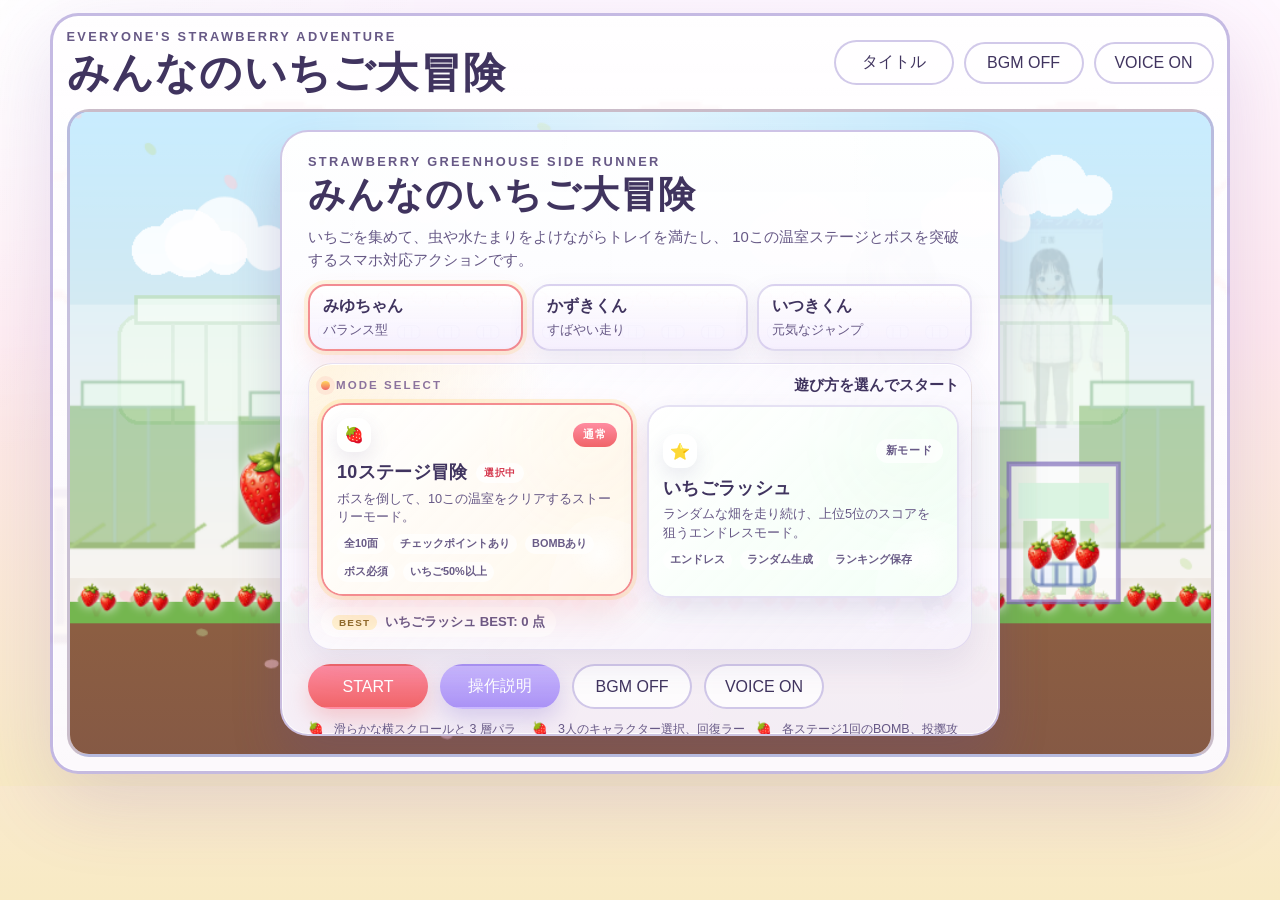
==== commit d3623059: "debug" ====
--- a/index.html
+++ b/index.html
@@ -13,7 +13,7 @@
     <link rel="manifest" href="manifest.webmanifest">
     <link rel="icon" href="assets/icons/icon.svg" type="image/svg+xml">
     <link rel="apple-touch-icon" href="assets/icons/icon-192.png">
-    <link rel="stylesheet" href="style.css?v=20260607-voicevox-v1">
+    <link rel="stylesheet" href="style.css?v=20260607-voicevox-mobile-v3">
   </head>
   <body>
     <div class="orientation-notice" aria-hidden="true">
@@ -243,6 +243,6 @@
       </div>
     </main>
 
-  <script src="game.js?v=20260607-voicevox-v1"></script>
+  <script src="game.js?v=20260607-voicevox-mobile-v3"></script>
   </body>
 </html>
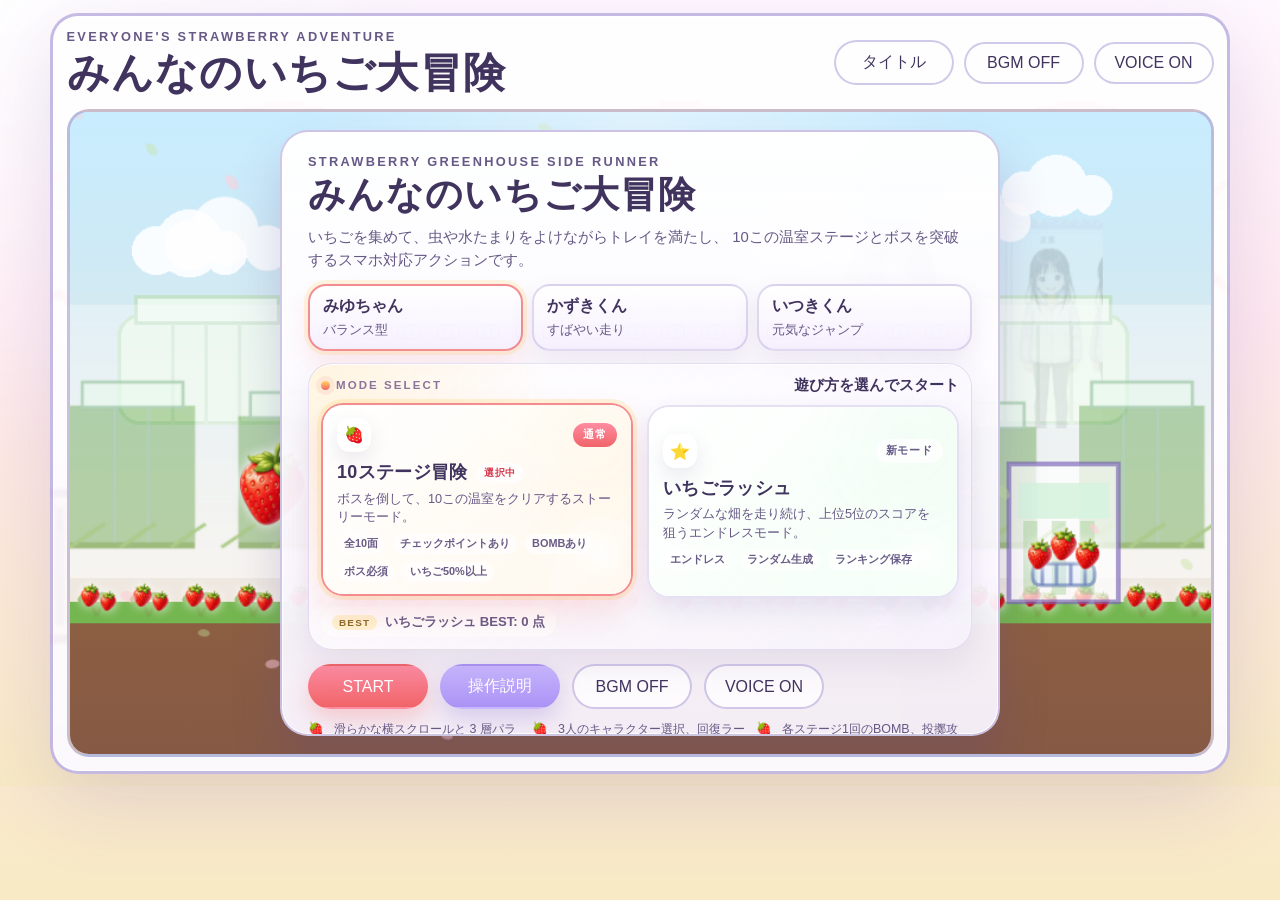
==== commit aa0ea316: "debug" ====
--- a/index.html
+++ b/index.html
@@ -4,6 +4,7 @@
     <meta charset="utf-8">
     <meta name="viewport" content="width=device-width, initial-scale=1.0, viewport-fit=cover, user-scalable=no">
     <meta name="miyu-game-package" content="miyu-strawberry-adventure-cf-v1">
+    <meta name="app-build" content="20260607-voicevox-mobile-v4">
     <title>みんなのいちご大冒険</title>
     <meta name="description" content="みんなでいちご園を駆け抜けるスマホ対応2D横スクロールアクションゲーム。">
     <meta name="theme-color" content="#f7ecff">
@@ -13,7 +14,7 @@
     <link rel="manifest" href="manifest.webmanifest">
     <link rel="icon" href="assets/icons/icon.svg" type="image/svg+xml">
     <link rel="apple-touch-icon" href="assets/icons/icon-192.png">
-    <link rel="stylesheet" href="style.css?v=20260607-voicevox-mobile-v3">
+    <link rel="stylesheet" href="style.css?v=20260607-voicevox-mobile-v4">
   </head>
   <body>
     <div class="orientation-notice" aria-hidden="true">
@@ -243,6 +244,6 @@
       </div>
     </main>
 
-  <script src="game.js?v=20260607-voicevox-mobile-v3"></script>
+  <script src="game.js?v=20260607-voicevox-mobile-v4"></script>
   </body>
 </html>
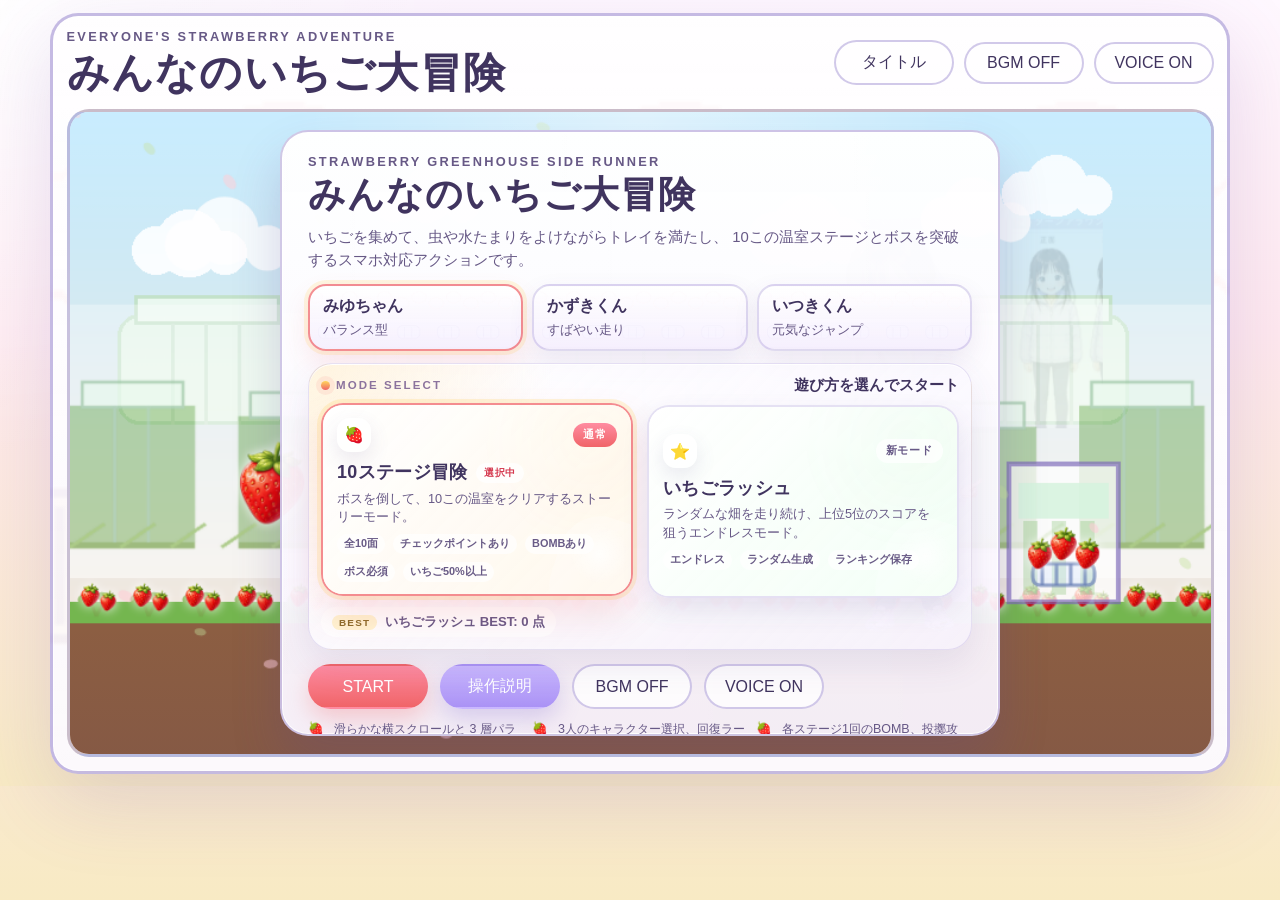
==== commit 4a248b95: "debug" ====
--- a/index.html
+++ b/index.html
@@ -4,7 +4,7 @@
     <meta charset="utf-8">
     <meta name="viewport" content="width=device-width, initial-scale=1.0, viewport-fit=cover, user-scalable=no">
     <meta name="miyu-game-package" content="miyu-strawberry-adventure-cf-v1">
-    <meta name="app-build" content="20260607-voicevox-mobile-v4">
+    <meta name="app-build" content="20260607-voicevox-mobile-v5">
     <title>みんなのいちご大冒険</title>
     <meta name="description" content="みんなでいちご園を駆け抜けるスマホ対応2D横スクロールアクションゲーム。">
     <meta name="theme-color" content="#f7ecff">
@@ -14,7 +14,7 @@
     <link rel="manifest" href="manifest.webmanifest">
     <link rel="icon" href="assets/icons/icon.svg" type="image/svg+xml">
     <link rel="apple-touch-icon" href="assets/icons/icon-192.png">
-    <link rel="stylesheet" href="style.css?v=20260607-voicevox-mobile-v4">
+    <link rel="stylesheet" href="style.css?v=20260607-voicevox-mobile-v5">
   </head>
   <body>
     <div class="orientation-notice" aria-hidden="true">
@@ -244,6 +244,6 @@
       </div>
     </main>
 
-  <script src="game.js?v=20260607-voicevox-mobile-v4"></script>
+  <script src="game.js?v=20260607-voicevox-mobile-v5"></script>
   </body>
 </html>
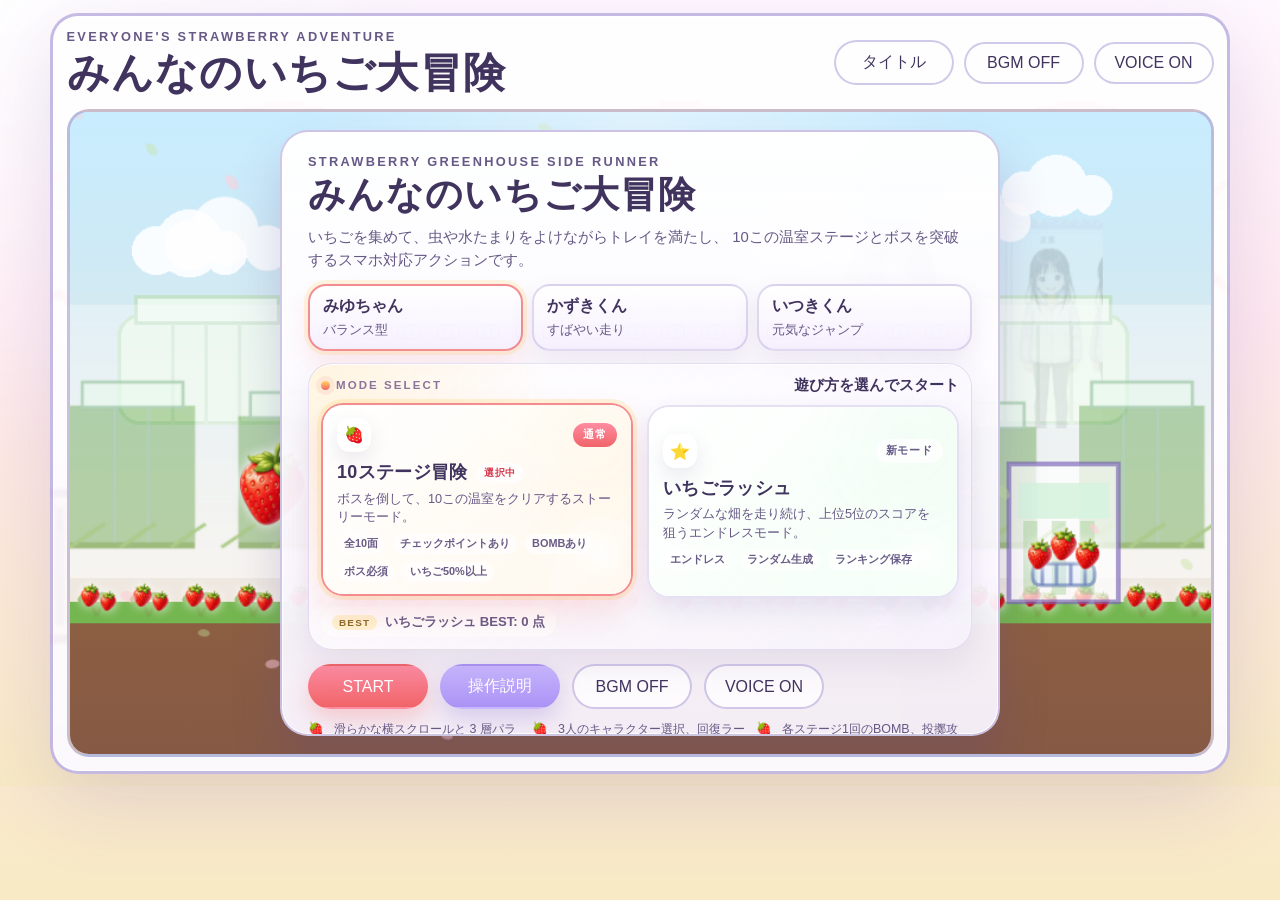
==== commit 84720316: "debug" ====
--- a/index.html
+++ b/index.html
@@ -4,7 +4,7 @@
     <meta charset="utf-8">
     <meta name="viewport" content="width=device-width, initial-scale=1.0, viewport-fit=cover, user-scalable=no">
     <meta name="miyu-game-package" content="miyu-strawberry-adventure-cf-v1">
-    <meta name="app-build" content="20260607-voicevox-mobile-v5">
+    <meta name="app-build" content="20260608-voicevox-mobile-v6">
     <title>みんなのいちご大冒険</title>
     <meta name="description" content="みんなでいちご園を駆け抜けるスマホ対応2D横スクロールアクションゲーム。">
     <meta name="theme-color" content="#f7ecff">
@@ -14,7 +14,7 @@
     <link rel="manifest" href="manifest.webmanifest">
     <link rel="icon" href="assets/icons/icon.svg" type="image/svg+xml">
     <link rel="apple-touch-icon" href="assets/icons/icon-192.png">
-    <link rel="stylesheet" href="style.css?v=20260607-voicevox-mobile-v5">
+    <link rel="stylesheet" href="style.css?v=20260608-voicevox-mobile-v6">
   </head>
   <body>
     <div class="orientation-notice" aria-hidden="true">
@@ -244,6 +244,6 @@
       </div>
     </main>
 
-  <script src="game.js?v=20260607-voicevox-mobile-v5"></script>
+  <script src="game.js?v=20260608-voicevox-mobile-v6"></script>
   </body>
 </html>
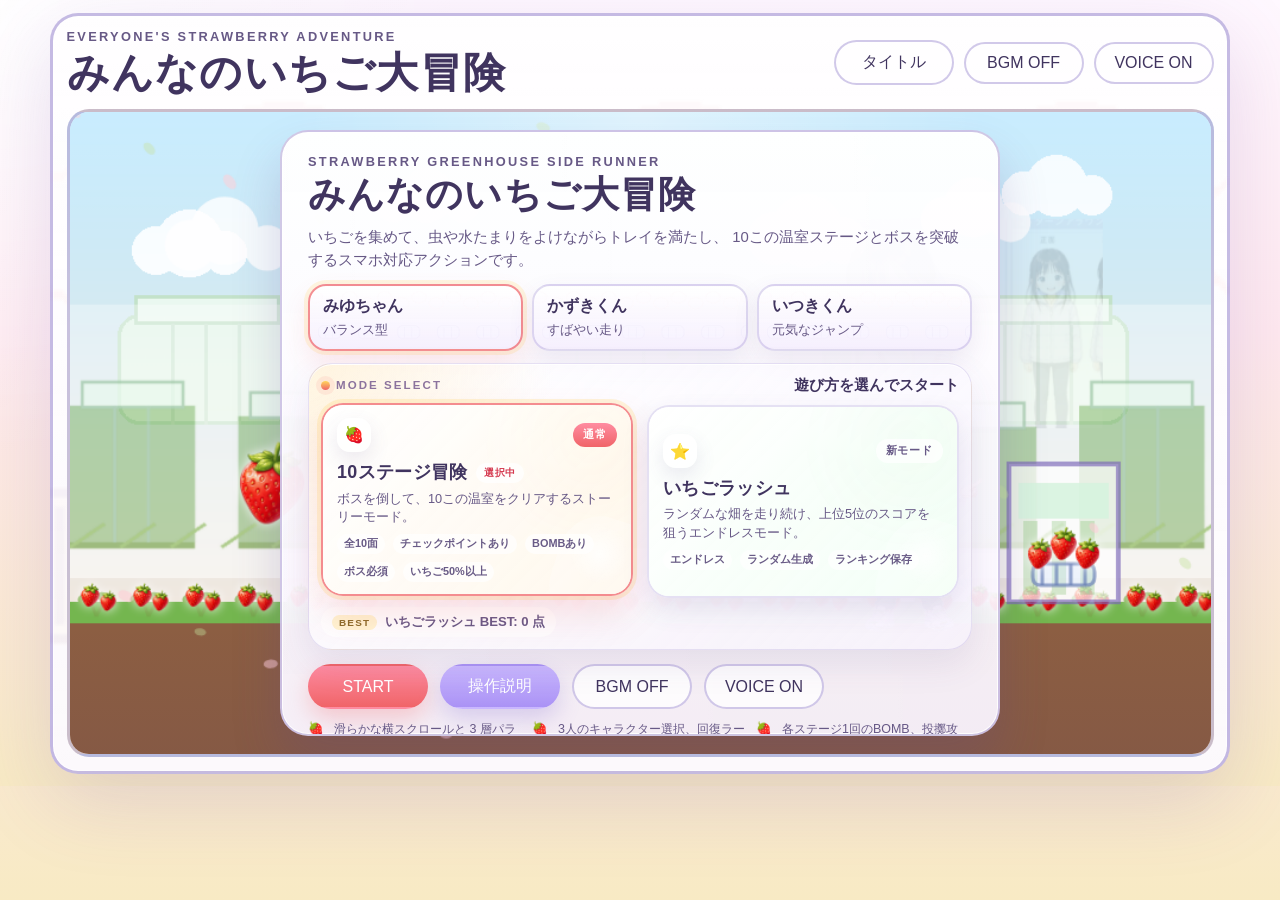
==== commit 230ef097: "debug" ====
--- a/index.html
+++ b/index.html
@@ -4,7 +4,7 @@
     <meta charset="utf-8">
     <meta name="viewport" content="width=device-width, initial-scale=1.0, viewport-fit=cover, user-scalable=no">
     <meta name="miyu-game-package" content="miyu-strawberry-adventure-cf-v1">
-    <meta name="app-build" content="20260608-voicevox-mobile-v6">
+    <meta name="app-build" content="20260609-voicevox-mobile-v8">
     <title>みんなのいちご大冒険</title>
     <meta name="description" content="みんなでいちご園を駆け抜けるスマホ対応2D横スクロールアクションゲーム。">
     <meta name="theme-color" content="#f7ecff">
@@ -14,7 +14,7 @@
     <link rel="manifest" href="manifest.webmanifest">
     <link rel="icon" href="assets/icons/icon.svg" type="image/svg+xml">
     <link rel="apple-touch-icon" href="assets/icons/icon-192.png">
-    <link rel="stylesheet" href="style.css?v=20260608-voicevox-mobile-v6">
+    <link rel="stylesheet" href="style.css?v=20260609-voicevox-mobile-v8">
   </head>
   <body>
     <div class="orientation-notice" aria-hidden="true">
@@ -244,6 +244,6 @@
       </div>
     </main>
 
-  <script src="game.js?v=20260608-voicevox-mobile-v6"></script>
+  <script src="game.js?v=20260609-voicevox-mobile-v8"></script>
   </body>
 </html>
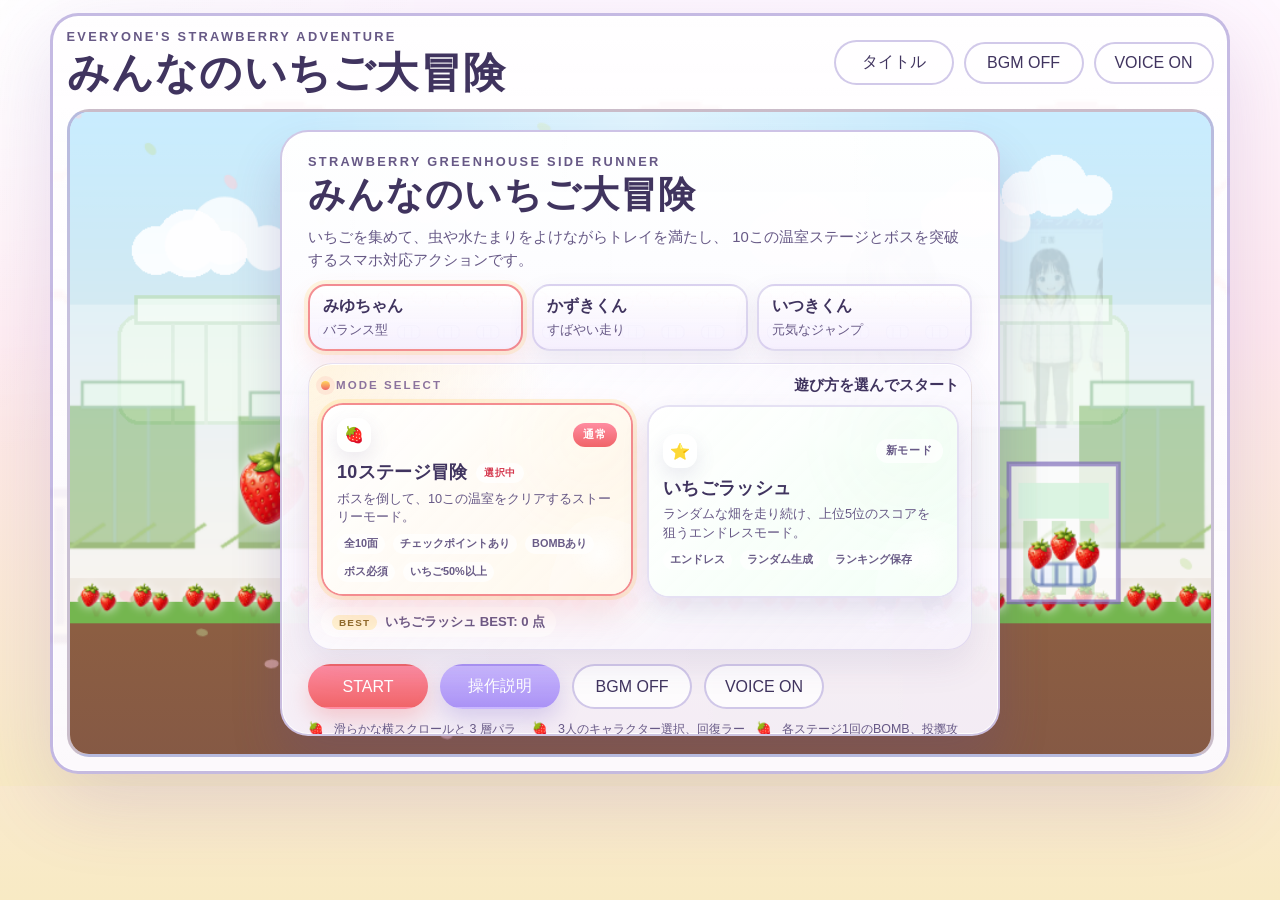
==== commit b1d4ea25: "debug" ====
--- a/index.html
+++ b/index.html
@@ -4,7 +4,7 @@
     <meta charset="utf-8">
     <meta name="viewport" content="width=device-width, initial-scale=1.0, viewport-fit=cover, user-scalable=no">
     <meta name="miyu-game-package" content="miyu-strawberry-adventure-cf-v1">
-    <meta name="app-build" content="20260609-voicevox-mobile-v8">
+    <meta name="app-build" content="20260609-voicevox-mobile-v9">
     <title>みんなのいちご大冒険</title>
     <meta name="description" content="みんなでいちご園を駆け抜けるスマホ対応2D横スクロールアクションゲーム。">
     <meta name="theme-color" content="#f7ecff">
@@ -14,7 +14,7 @@
     <link rel="manifest" href="manifest.webmanifest">
     <link rel="icon" href="assets/icons/icon.svg" type="image/svg+xml">
     <link rel="apple-touch-icon" href="assets/icons/icon-192.png">
-    <link rel="stylesheet" href="style.css?v=20260609-voicevox-mobile-v8">
+    <link rel="stylesheet" href="style.css?v=20260609-voicevox-mobile-v9">
   </head>
   <body>
     <div class="orientation-notice" aria-hidden="true">
@@ -244,6 +244,6 @@
       </div>
     </main>
 
-  <script src="game.js?v=20260609-voicevox-mobile-v8"></script>
+  <script src="game.js?v=20260609-voicevox-mobile-v9"></script>
   </body>
 </html>
